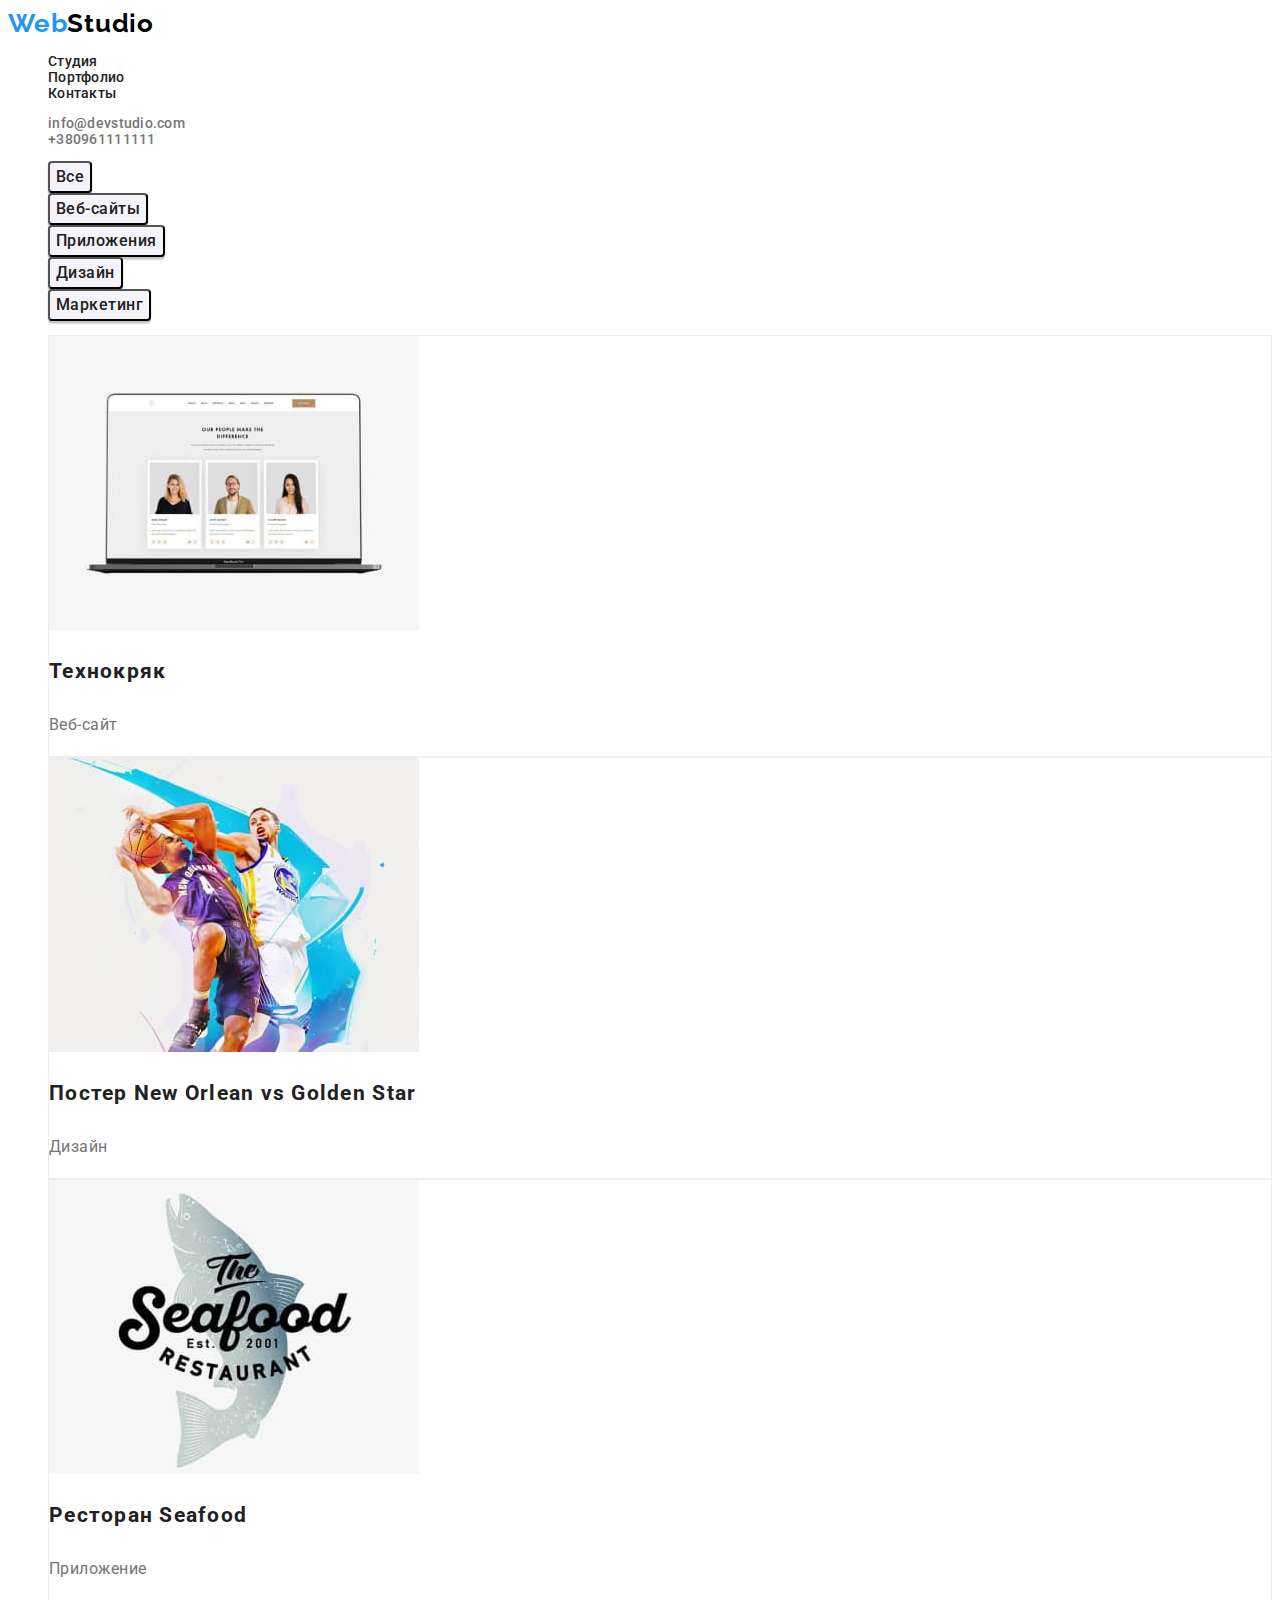
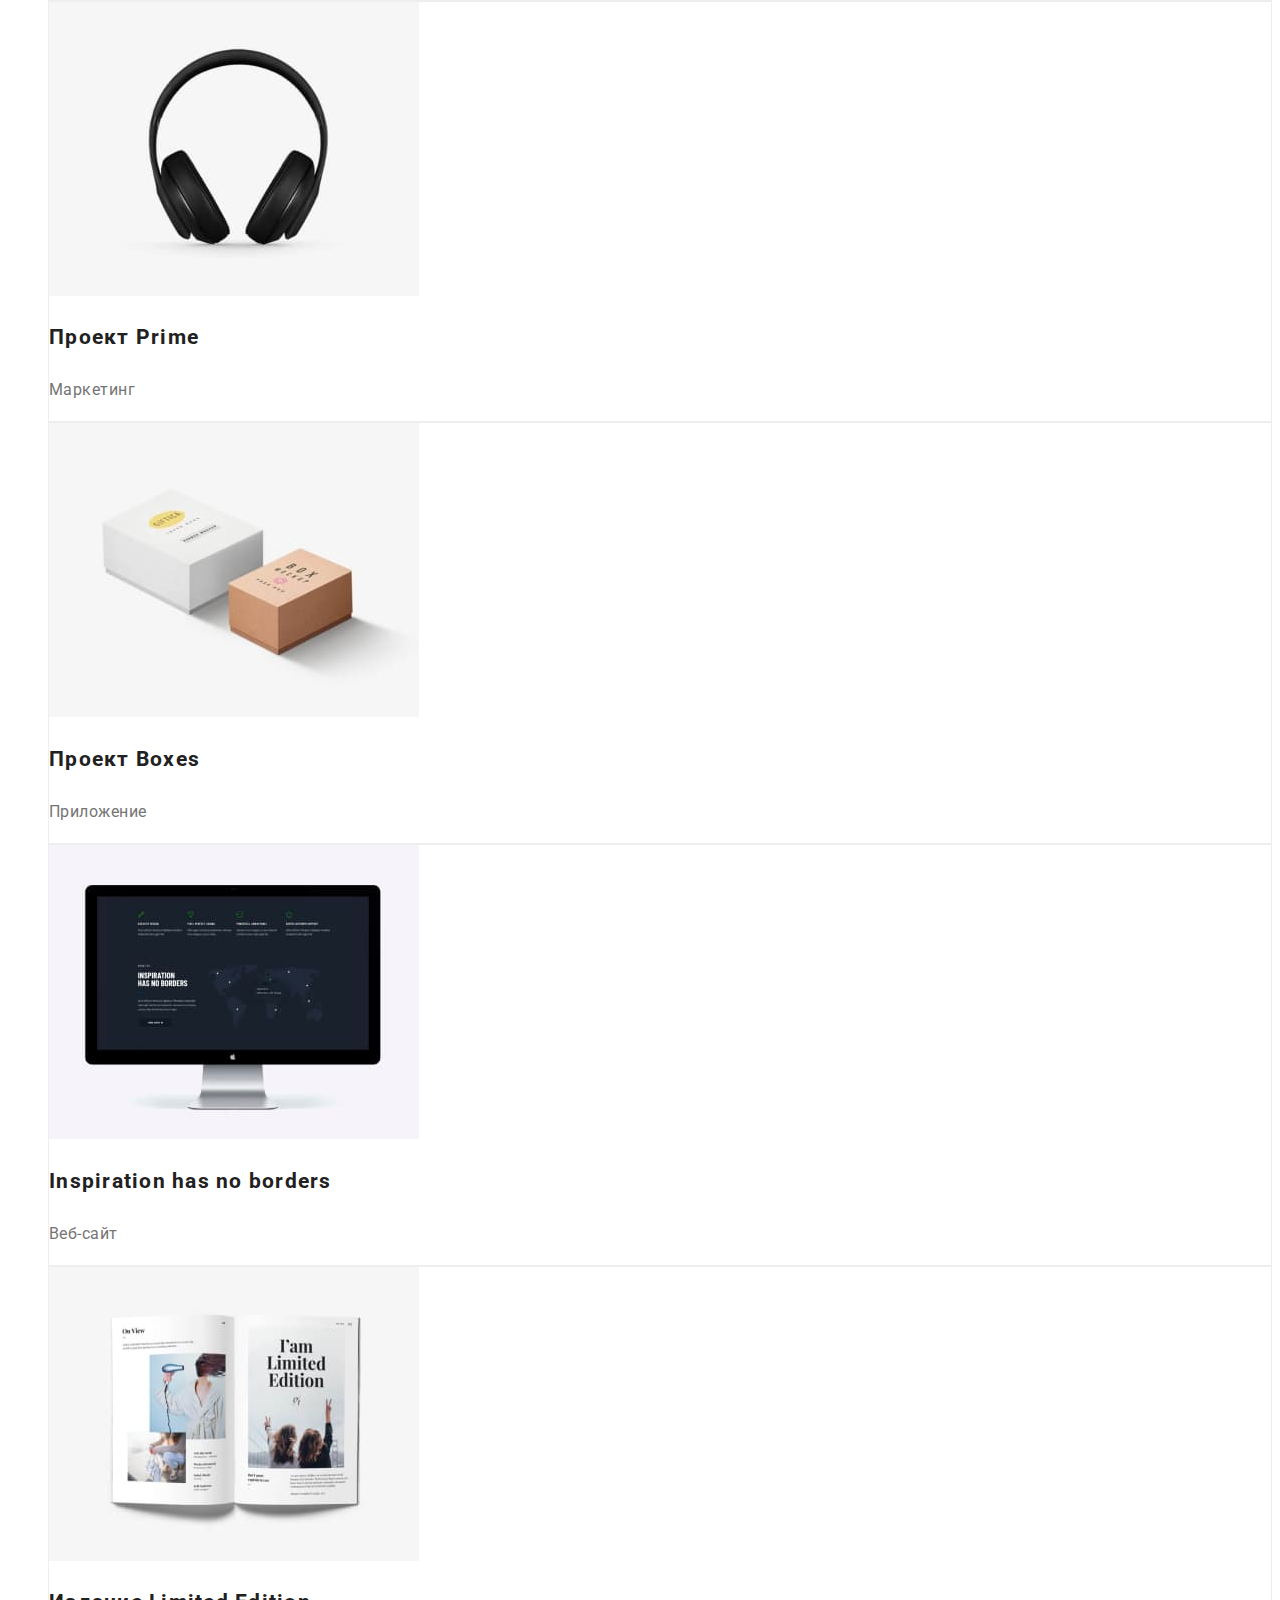
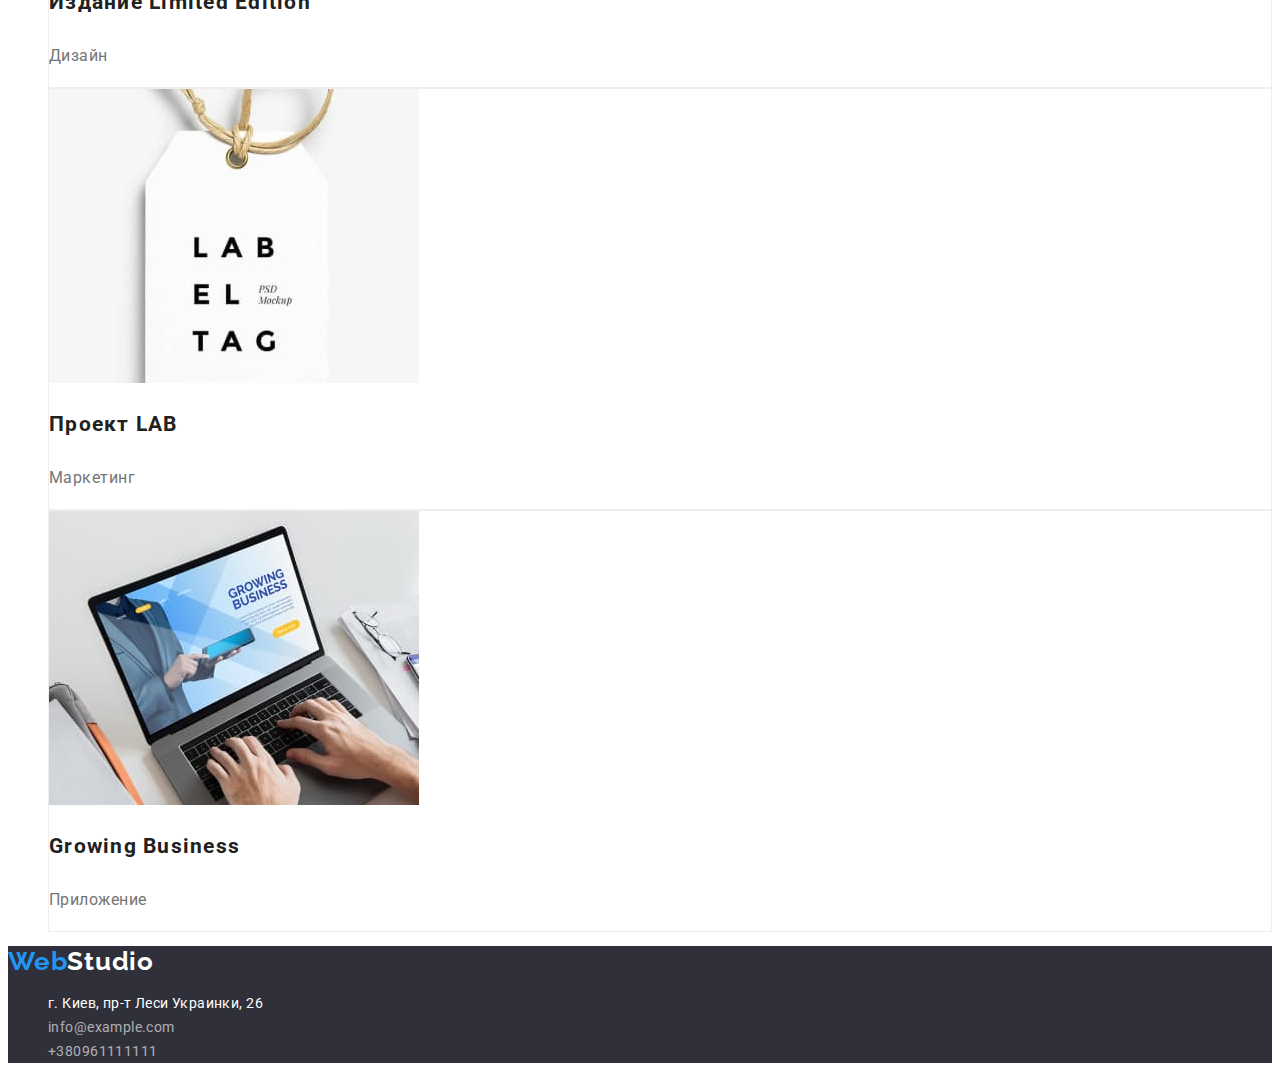
==== portfolio.html @ 2cf85f93 "Adds some files" ====
<!DOCTYPE html>
<html lang="ru">

<head>
  <meta charset="utf-8">
  <meta http-equiv="X-UA-Compatible" content="IE=edge">
  <meta name="viewport" content="width=device-width, initial-scale=1.0">
  <meta name="description" content="Интернет страница студии веб-разработки WebStudio">
  <link rel="preconnect" href="https://fonts.googleapis.com">
  <link rel="preconnect" href="https://fonts.gstatic.com" crossorigin>
  <link href="https://fonts.googleapis.com/css2?family=Raleway:wght@700&family=Roboto:wght@400;500;700;900&display=swap"
    rel="stylesheet">
  <title>WebStudio - Портфолио</title>
  <link rel="stylesheet" href="./css/styles.css">
</head>

<body>
  <header class="header">
    <nav class="header-nav">
      <a href="/" class="link header-logo"><span>Web</span>Studio</a>
      <ul class="list header-nav-list">
        <li><a href="index.html" class="link header-nav-link">Студия</a></li>
        <li><a href="portfolio.html" class="link header-nav-link">Портфолио</a></li>
        <li><a href="" class="link header-nav-link">Контакты</a></li>
      </ul>
      <ul class="list header-contacts">
        <li><a href="mailto:info@devstudio.com" class="link header-contacts-mail">info@devstudio.com</a></li>
        <li><a href="tel:+380961111111" class="link header-contacts-tel">+380961111111</a></li>
      </ul>
    </nav>
  </header>

  <main>
    <section>
      <h1 class="visually-hidden">Проекты, которыми мы гордимся</h1>
      <ul class="list filter">
        <li><button type="button" class="filter-button">Все</button></li>
        <li><button type="button" class="filter-button">Веб-сайты</button></li>
        <li><button type="button" class="filter-button">Приложения</button></li>
        <li><button type="button" class="filter-button">Дизайн</button></li>
        <li><button type="button" class="filter-button">Маркетинг</button></li>
      </ul>
      


      <ul class="list projects">
        <li class="project">
          <a href="" class="link">
            <img src="./images/technokryak.jpg" width="370" alt="Laptop with website view">
            <h2 class="project-head">Технокряк</h2>
            <p class="project-text">Веб-сайт</p>
          </a>
        </li>
        <li class="project">
          <a href="" class="link">
            <img src="./images/n-orlean-g-star.jpg" width="370" alt="Two basketball players jumping">
            <h2 class="project-head">Постер New Orlean vs Golden Star</h2>
            <p class="project-text">Дизайн</p>
          </a>
          </li>
        <li class="project">
          <a href="" class="link">
            <img src="./images/seafood-restaurant.jpg" width="370" alt="The Seafood restaurant logo">
            <h2 class="project-head">Ресторан Seafood</h2>
            <p class="project-text">Приложение</p>
          </a>
        </li>
        <li class="project">
          <a href="" class="link">
            <img src="./images/prime-project.jpg" width="370" alt="Black wireless headphones">
            <h2 class="project-head">Проект Prime</h2>
            <p class="project-text">Маркетинг</p>
          </a>
        </li>
        <li class="project">
          <a href="" class="link">
            <img src="./images/boxes-project.jpg" width="370" alt="Two paper boxes, white and brown">
            <h2 class="project-head">Проект Boxes</h2>
            <p class="project-text">Приложение</p>
          </a>
        </li>
        <li class="project">
          <a href="" class="link">
            <img src="./images/inspiration-noborders.jpg" width="370" alt="Mac computer with opened black website">
            <h2 class="project-head">Inspiration has no borders</h2>
            <p class="project-text">Веб-сайт</p>
          </a>
        </li>
        <li class="project">
          <a href="" class="link">
            <img src="./images/limited-edition.jpg" width="370" alt="Opened book with articles">
            <h2 class="project-head">Издание Limited Edition</h2>
            <p class="project-text">Дизайн</p>
          </a>
        </li>
        <li class="project">
          <a href="" class="link">
            <img src="./images/lab-project.jpg" width="370" alt="Paper tag with words 'Lab El Tag'">
            <h2 class="project-head">Проект LAB</h2>
            <p class="project-text">Маркетинг</p>
          </a>
        </li>
        <li class="project">
          <a href="" class="link">
            <img src="./images/growing-business.jpg" width="370" alt="Man holding hands on the laptop">
            <h2 class="project-head">Growing Business</h2>
            <p class="project-text">Приложение</p>
          </a>
        </li>        
      </ul>
    </section>
  </main>

  <footer class="footer">
    <a class="link footer-logo"><span>Web</span>Studio</a>
    <address>
      <ul class="list footer-contacts">
        <li class="footer-contacts-address"><a
            href="https://www.google.com/maps/place/Lesi+Ukrainky+Blvd,+26,+Kyiv,+02000/@50.426458,30.5382402,19.94z/data=!4m13!1m7!3m6!1s0x40d4cf0e033ecbe9:0x57a4dffefec77da0!2sLesi+Ukrainky+Blvd,+26,+Kyiv,+02000!3b1!8m2!3d50.4265807!4d30.5383859!3m4!1s0x40d4cf0e033ecbe9:0x57a4dffefec77da0!8m2!3d50.4265807!4d30.5383858"
            class="link" target="_blank" rel="noopener noreferrer">г. Киев, пр-т Леси Украинки, 26</a></li>
        <li><a class="link footer-contacts-mail" href="mailto:info@example.com" >info@example.com</a></li>
        <li><a class="link footer-contacts-tel" href="tel:+380961111111">+380961111111</a></li>
      </ul>
    </address>
  </footer>

</body>
</html>
---- css/styles.css ----
/* Main colors:
#212121  light-black
#2196F3  light-blue accent
#757575  grey
#2F303A darkgrey background
#F5F4FA lightgrey background
*/
:root {
  --text-color-main: #212121;
  --logo-text-color: #000000;
  --text-color-secondary: #757575;
  --accent-color: #2196f3;
  --accent-color-hover: #188ce8;
  --main-bg-color: #e5e5e5;
  --secondary-bg-color: #f5f4fa;
  --dark-grey-bg-color: #2f303a;
  --white-color: #ffffff;
  --address-color: #ffffffa0;
}

body {
  font-family: Roboto, sans-serif;
  background-color: var(--white-color);
  color: var(--text-color-main);
  font-size: 14px;
  letter-spacing: 0.03em;
}

.list {
  list-style: none;
}

.link {
  text-decoration: none;
  color: inherit;
}
/* ----------------------- HEADER ----------------------  */
.header-logo {
  font-family: Raleway;
  font-weight: 700;
  font-size: 26px;
  line-height: calc(31 / 26);
  letter-spacing: 0.03em;
  color: var(--logo-text-color);
}

.header-logo > span {
  color: var(--accent-color);
}

.header-nav-link {
  font-family: inherit;
  font-style: normal;
  font-weight: 500;
  font-size: 14px;
  line-height: calc(16 / 14);
  letter-spacing: 0.02em;
}

.header-nav-link:hover,
.header-nav-link:focus {
  font-family: inherit;
  font-style: normal;
  font-weight: 500;
  font-size: 14px;
  line-height: calc(16 / 14);
  letter-spacing: 0.02em;
  color: var(--accent-color);
}

.header-contacts-mail,
.header-contacts-tel {
  font-family: inherit;
  font-style: normal;
  font-weight: 500;
  font-size: 14px;
  line-height: calc(16 / 14);
  letter-spacing: 0.02em;
  color: var(--text-color-secondary);
}

.header-contacts-mail:hover,
.header-contacts-tel:hover,
.header-contacts-mail:focus,
.header-contacts-tel:focus {
  font-style: normal;
  font-weight: 500;
  font-size: 14px;
  line-height: calc(16 / 14);
  letter-spacing: 0.02em;
  color: var(--accent-color);
}

.header-section {
  background-color: var(--dark-grey-bg-color);
}

.header-section-head {
  font-weight: 900;
  font-size: 44px;
  line-height: calc(60 / 44);
  text-align: center;
  letter-spacing: 0.06em;
  text-transform: uppercase;
  color: var(--white-color);
}

.header-section-btn {
  background-color: var(--accent-color);
  box-shadow: 0px 4px 4px rgba(0, 0, 0, 0.15);
  border-radius: 4px;
  font-style: normal;
  font-weight: bold;
  font-size: 16px;
  line-height: calc(30 / 16);
  text-align: center;
  letter-spacing: 0.06em;
  color: var(--white-color);
  cursor: pointer;
}

.header-section-btn:focus,
.header-section-btn:hover {
  background-color: var(--accent-color-hover);
  box-shadow: 0px 4px 4px rgba(0, 0, 0, 0.15);
  border-radius: 4px;
  font-style: normal;
  font-weight: bold;
  font-size: 16px;
  line-height: calc(30 / 16);
  text-align: center;
  letter-spacing: 0.06em;
  color: var(--white-color);
}

/* -------------------------------- MAIN --------------------------  */

.hero-list-item-head {
  font-weight: bold;
  line-height: calc(16 / 14);
  letter-spacing: 0.03em;
  text-transform: uppercase;
}

.hero-list-item-text {
  font-weight: normal;
  line-height: calc(24 / 14);
  letter-spacing: 0.03em;
  color: var(--text-color-secondary);
}

.visually-hidden {
  position: absolute;
  width: 1px;
  height: 1px;
  margin: -1px;
  padding: 0;
  overflow: hidden;
  border: 0;
  clip: rect(0 0 0 0);
}

.about-head {
  font-weight: bold;
  line-height: calc(42 / 36);
  text-align: center;
  letter-spacing: 0.03em;
}

.team-head {
  font-weight: bold;
  line-height: calc(42 / 36);
  text-align: center;
  letter-spacing: 0.03em;
}

.team-list-item {
  background: var(--white-color);
  box-shadow: 0px 1px 3px rgba(0, 0, 0, 0.12), 0px 1px 1px rgba(0, 0, 0, 0.14),
    0px 2px 1px rgba(0, 0, 0, 0.2);
  border-radius: 0px 0px 4px 4px;
}

.team-item-head {
  font-weight: 500;
  line-height: calc(19 / 16);
  text-align: center;
  letter-spacing: 0.03em;
}

.team-item-text {
  font-weight: normal;
  font-size: 16px;
  line-height: calc(19 / 16);
  text-align: center;
  letter-spacing: 0.03em;
  color: var(--text-color-secondary);
}

.filter-button {
  background-color: var(--secondary-bg-color);
  cursor: pointer;
  font-family: Roboto;
  font-style: normal;
  font-weight: 500;
  font-size: 16px;
  line-height: calc(26 / 16);
  text-align: center;
  letter-spacing: 0.03em;
  color: var(--text-color-main);
  box-shadow: 0px 3px 1px rgba(0, 0, 0, 0.1), 0px 1px 2px rgba(0, 0, 0, 0.08),
    0px 2px 2px rgba(0, 0, 0, 0.12);
  border-radius: 4px;
}

.filter-button.active,
.filter-button:hover,
.filter-button:focus {
  background: var(--accent-color);
  box-shadow: 0px 3px 1px rgba(0, 0, 0, 0.1), 0px 1px 2px rgba(0, 0, 0, 0.08),
    0px 2px 2px rgba(0, 0, 0, 0.12);
  border-radius: 4px;
  cursor: pointer;
  color: var(--white-color);
}

.project {
  background: var(--white-color);
  border: 1px solid #eeeeee;
  box-sizing: border-box;
}

.project-head {
  font-weight: bold;
  line-height: calc(36 / 18);
  letter-spacing: 0.06em;
  color: var(--text-color-main);
}

.project-text {
  font-weight: normal;
  font-size: 16px;
  line-height: calc(30 / 16);
  letter-spacing: 0.03em;
  color: var(--text-color-secondary);
}

/* -------------------------  FOOTER  ------------------------- */
.footer {
  background-color: var(--dark-grey-bg-color);
}

.footer-logo {
  font-family: Raleway;
  font-style: normal;
  font-weight: 700;
  font-size: 26px;
  line-height: calc(31 / 26);
  letter-spacing: 0.03em;
  color: var(--white-color);
}

.footer-logo > span {
  color: var(--accent-color);
}

.footer-contacts-address,
.footer-contacts-address > a:visited {
  font-style: normal;
  font-weight: normal;
  font-size: 14px;
  line-height: calc(24 / 14);
  letter-spacing: 0.03em;
  color: var(--white-color);
}

.footer-contacts-address > a:hover,
.footer-contacts-address > a:focus {
  font-style: normal;
  font-weight: normal;
  font-size: 14px;
  line-height: calc(24 / 14);
  letter-spacing: 0.03em;
  color: var(--accent-color);
}

.footer-contacts-mail,
.footer-contacts-tel {
  font-style: normal;
  font-weight: normal;
  font-size: 14px;
  line-height: calc(24 / 14);
  letter-spacing: 0.03em;
  color: var(--address-color);
}

.footer-contacts-mail:hover,
.footer-contacts-tel:hover,
.footer-contacts-mail:focus,
.footer-contacts-tel:focus {
  font-style: normal;
  font-weight: normal;
  font-size: 14px;
  line-height: calc(24 / 14);
  letter-spacing: 0.03em;
  color: var(--accent-color);
}
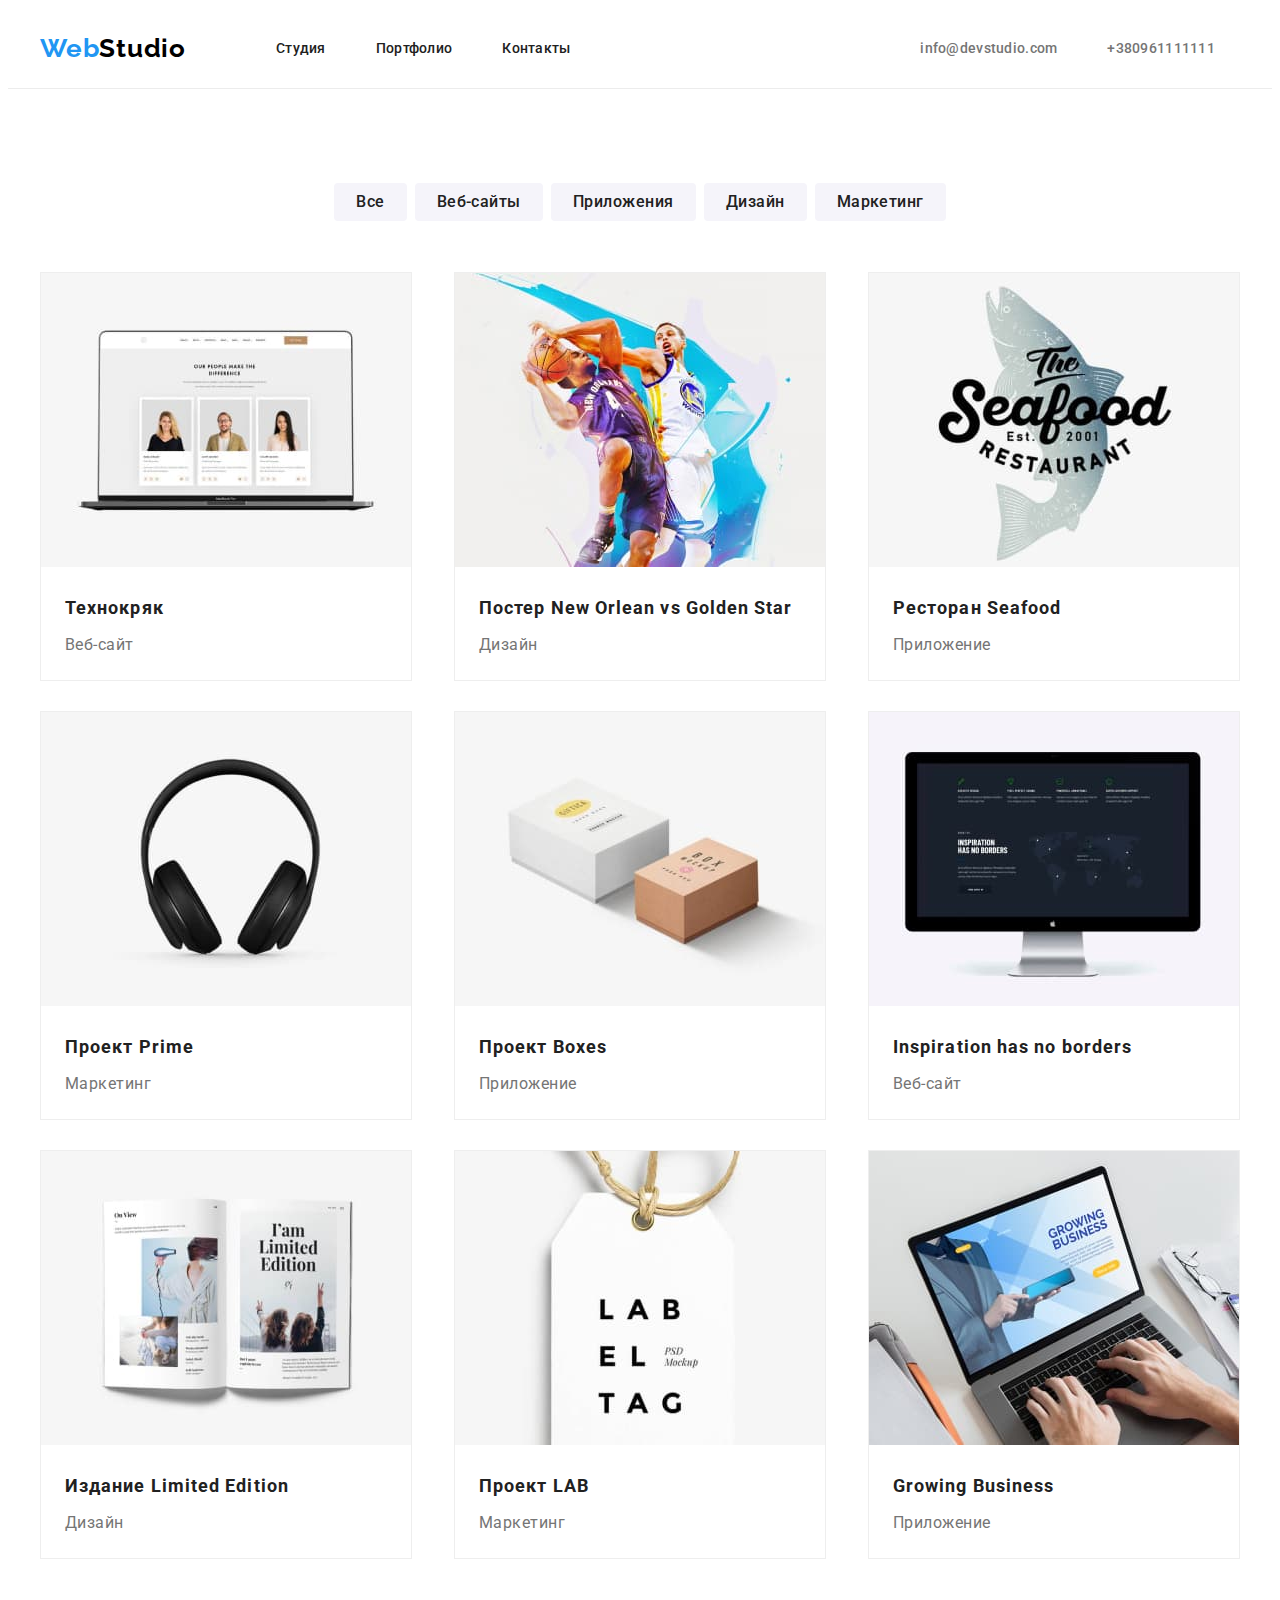
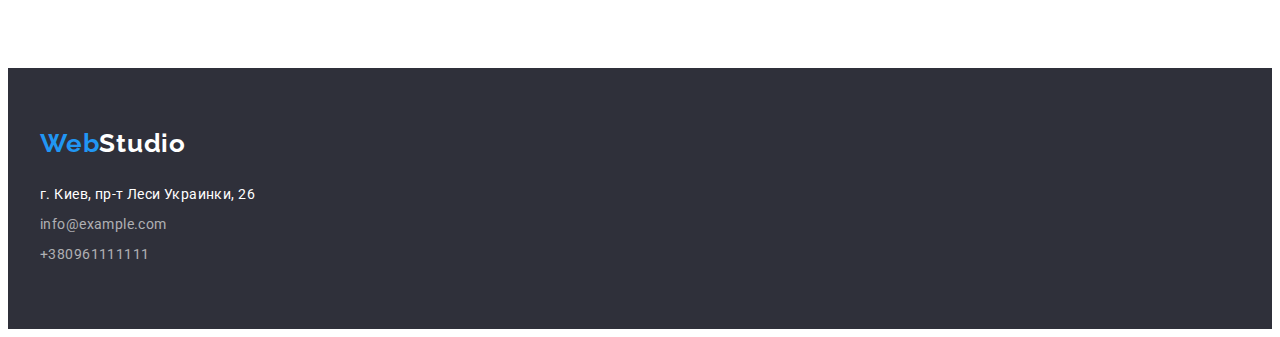
==== commit fe7baf6f: "Adds styling and positioning to webpage via css" ====
--- a/portfolio.html
+++ b/portfolio.html
@@ -10,13 +10,16 @@
   <link rel="preconnect" href="https://fonts.gstatic.com" crossorigin>
   <link href="https://fonts.googleapis.com/css2?family=Raleway:wght@700&family=Roboto:wght@400;500;700;900&display=swap"
     rel="stylesheet">
+  <link rel="stylesheet" href="https://cdnjs.cloudflare.com/ajax/libs/modern-normalize/1.1.0/modern-normalize.min.css"
+    integrity="sha512-wpPYUAdjBVSE4KJnH1VR1HeZfpl1ub8YT/NKx4PuQ5NmX2tKuGu6U/JRp5y+Y8XG2tV+wKQpNHVUX03MfMFn9Q=="
+    crossorigin="anonymous" referrerpolicy="no-referrer" />
   <title>WebStudio - Портфолио</title>
   <link rel="stylesheet" href="./css/styles.css">
 </head>
 
 <body>
   <header class="header">
-    <nav class="header-nav">
+    <nav class="header-nav section">
       <a href="/" class="link header-logo"><span>Web</span>Studio</a>
       <ul class="list header-nav-list">
         <li><a href="index.html" class="link header-nav-link">Студия</a></li>
@@ -32,8 +35,9 @@
 
   <main>
     <section>
+      <div class="section projects-section">
       <h1 class="visually-hidden">Проекты, которыми мы гордимся</h1>
-      <ul class="list filter">
+          <ul class="list filter">
         <li><button type="button" class="filter-button">Все</button></li>
         <li><button type="button" class="filter-button">Веб-сайты</button></li>
         <li><button type="button" class="filter-button">Приложения</button></li>
@@ -41,87 +45,106 @@
         <li><button type="button" class="filter-button">Маркетинг</button></li>
       </ul>
       
-
-
       <ul class="list projects">
         <li class="project">
           <a href="" class="link">
             <img src="./images/technokryak.jpg" width="370" alt="Laptop with website view">
+            <div class="project-footer">
             <h2 class="project-head">Технокряк</h2>
             <p class="project-text">Веб-сайт</p>
+            </div>
           </a>
         </li>
         <li class="project">
           <a href="" class="link">
             <img src="./images/n-orlean-g-star.jpg" width="370" alt="Two basketball players jumping">
+            <div class="project-footer">
             <h2 class="project-head">Постер New Orlean vs Golden Star</h2>
             <p class="project-text">Дизайн</p>
+            </div>
           </a>
           </li>
         <li class="project">
           <a href="" class="link">
             <img src="./images/seafood-restaurant.jpg" width="370" alt="The Seafood restaurant logo">
+            <div class="project-footer">
             <h2 class="project-head">Ресторан Seafood</h2>
             <p class="project-text">Приложение</p>
+            </div>
           </a>
         </li>
         <li class="project">
           <a href="" class="link">
             <img src="./images/prime-project.jpg" width="370" alt="Black wireless headphones">
+            <div class="project-footer">
             <h2 class="project-head">Проект Prime</h2>
             <p class="project-text">Маркетинг</p>
+            </div>
           </a>
         </li>
         <li class="project">
           <a href="" class="link">
             <img src="./images/boxes-project.jpg" width="370" alt="Two paper boxes, white and brown">
+            <div class="project-footer">
             <h2 class="project-head">Проект Boxes</h2>
             <p class="project-text">Приложение</p>
+            </div>
           </a>
         </li>
         <li class="project">
           <a href="" class="link">
             <img src="./images/inspiration-noborders.jpg" width="370" alt="Mac computer with opened black website">
+            <div class="project-footer">
             <h2 class="project-head">Inspiration has no borders</h2>
             <p class="project-text">Веб-сайт</p>
+            </div>
           </a>
         </li>
         <li class="project">
           <a href="" class="link">
             <img src="./images/limited-edition.jpg" width="370" alt="Opened book with articles">
+            <div class="project-footer">
             <h2 class="project-head">Издание Limited Edition</h2>
             <p class="project-text">Дизайн</p>
+            </div>
           </a>
         </li>
         <li class="project">
           <a href="" class="link">
             <img src="./images/lab-project.jpg" width="370" alt="Paper tag with words 'Lab El Tag'">
+            <div class="project-footer">
             <h2 class="project-head">Проект LAB</h2>
             <p class="project-text">Маркетинг</p>
+            </div>
           </a>
         </li>
         <li class="project">
           <a href="" class="link">
             <img src="./images/growing-business.jpg" width="370" alt="Man holding hands on the laptop">
+            <div class="project-footer">
             <h2 class="project-head">Growing Business</h2>
             <p class="project-text">Приложение</p>
+            </div>
           </a>
         </li>        
       </ul>
+      </div>
     </section>
   </main>
 
   <footer class="footer">
-    <a class="link footer-logo"><span>Web</span>Studio</a>
-    <address>
-      <ul class="list footer-contacts">
-        <li class="footer-contacts-address"><a
-            href="https://www.google.com/maps/place/Lesi+Ukrainky+Blvd,+26,+Kyiv,+02000/@50.426458,30.5382402,19.94z/data=!4m13!1m7!3m6!1s0x40d4cf0e033ecbe9:0x57a4dffefec77da0!2sLesi+Ukrainky+Blvd,+26,+Kyiv,+02000!3b1!8m2!3d50.4265807!4d30.5383859!3m4!1s0x40d4cf0e033ecbe9:0x57a4dffefec77da0!8m2!3d50.4265807!4d30.5383858"
-            class="link" target="_blank" rel="noopener noreferrer">г. Киев, пр-т Леси Украинки, 26</a></li>
-        <li><a class="link footer-contacts-mail" href="mailto:info@example.com" >info@example.com</a></li>
-        <li><a class="link footer-contacts-tel" href="tel:+380961111111">+380961111111</a></li>
-      </ul>
-    </address>
+    <div class="section">
+      <a class="link footer-logo"><span>Web</span>Studio</a>
+      <address>
+        <ul class="list footer-contacts">
+          <li class="footer-contacts-address"><a
+              href="https://www.google.com/maps/place/Lesi+Ukrainky+Blvd,+26,+Kyiv,+02000/@50.426458,30.5382402,19.94z/data=!4m13!1m7!3m6!1s0x40d4cf0e033ecbe9:0x57a4dffefec77da0!2sLesi+Ukrainky+Blvd,+26,+Kyiv,+02000!3b1!8m2!3d50.4265807!4d30.5383859!3m4!1s0x40d4cf0e033ecbe9:0x57a4dffefec77da0!8m2!3d50.4265807!4d30.5383858"
+              class="link" target="_blank" rel="noopener noreferrer">г. Киев, пр-т Леси Украинки, 26</a></li>
+          <li><a class="link footer-contacts-mail" href="mailto:info@example.com">info@example.com</a></li>
+          <li><a class="link footer-contacts-tel" href="tel:+380961111111">+380961111111</a></li>
+        </ul>
+      </address>
+    </div>
   </footer>
 
 </body>
--- a/css/styles.css
+++ b/css/styles.css
@@ -26,6 +26,22 @@
   letter-spacing: 0.03em;
 }
 
+p,
+h1,
+h2,
+h3,
+h4,
+h5,
+h6 {
+  margin: 0;
+}
+
+ul,
+ol {
+  margin: 0;
+  padding-left: 0;
+}
+
 .list {
   list-style: none;
 }
@@ -42,19 +58,52 @@
   line-height: calc(31 / 26);
   letter-spacing: 0.03em;
   color: var(--logo-text-color);
+  margin-right: 65px;
 }
 
 .header-logo > span {
   color: var(--accent-color);
 }
 
-.header-nav-link {
+.section {
+  width: 1200px;
+  padding-left: 15px;
+  padding-right: 15px;
+  margin-left: auto;
+  margin-right: auto;
+}
+
+.section.header-nav {
+  /*outline: 2px solid tomato;*/
+  display: flex;
+  align-items: center;
+}
+
+.header {
+  border-bottom: 1px solid #ececec;
+}
+
+.header-nav-list {
+  display: flex;
+}
+
+.header-contacts {
+  margin-left: auto;
+  display: flex;
+}
+
+.header .header-nav-link {
   font-family: inherit;
   font-style: normal;
   font-weight: 500;
   font-size: 14px;
+  display: inline-block;
   line-height: calc(16 / 14);
   letter-spacing: 0.02em;
+  padding-top: 32px;
+  padding-bottom: 32px;
+  padding-right: 25px;
+  padding-left: 25px;
 }
 
 .header-nav-link:hover,
@@ -77,7 +126,12 @@
   line-height: calc(16 / 14);
   letter-spacing: 0.02em;
   color: var(--text-color-secondary);
-}
+  padding: 25px;
+}
+
+/*.header-contacts-mail {
+  margin-right: 50px;
+}*/
 
 .header-contacts-mail:hover,
 .header-contacts-tel:hover,
@@ -95,6 +149,13 @@
   background-color: var(--dark-grey-bg-color);
 }
 
+.header-section > .section {
+  padding-top: 200px;
+  padding-bottom: 200px;
+  padding-left: 250px;
+  padding-right: 250px;
+}
+
 .header-section-head {
   font-weight: 900;
   font-size: 44px;
@@ -103,6 +164,7 @@
   letter-spacing: 0.06em;
   text-transform: uppercase;
   color: var(--white-color);
+  margin-bottom: 30px;
 }
 
 .header-section-btn {
@@ -115,8 +177,15 @@
   line-height: calc(30 / 16);
   text-align: center;
   letter-spacing: 0.06em;
+  margin-left: auto;
+  margin-right: auto;
   color: var(--white-color);
   cursor: pointer;
+  display: block;
+  padding-left: 32px;
+  padding-right: 32px;
+  padding-top: 10px;
+  padding-bottom: 10px;
 }
 
 .header-section-btn:focus,
@@ -135,11 +204,23 @@
 
 /* -------------------------------- MAIN --------------------------  */
 
+.hero-list.section {
+  display: flex;
+  padding-top: 94px;
+  padding-bottom: 94px;
+}
+
+.hero-list-item:not(:last-child) {
+  margin-right: 30px;
+}
+
 .hero-list-item-head {
   font-weight: bold;
+  font-size: 14px;
   line-height: calc(16 / 14);
   letter-spacing: 0.03em;
   text-transform: uppercase;
+  margin-bottom: 10px;
 }
 
 .hero-list-item-text {
@@ -160,18 +241,46 @@
   clip: rect(0 0 0 0);
 }
 
+.about-list {
+  display: flex;
+}
+
+.about-list-item:not(:last-child) {
+  margin-right: 30px;
+}
+
 .about-head {
   font-weight: bold;
+  font-size: 36px;
   line-height: calc(42 / 36);
   text-align: center;
   letter-spacing: 0.03em;
+  margin-bottom: 50px;
+}
+
+.team {
+  background-color: var(--secondary-bg-color);
+}
+
+.team > .section {
+  padding-top: 94px;
+  padding-bottom: 94px;
+  margin-top: 94px;
+}
+
+.team-list {
+  display: flex;
+  margin-left: -15px;
+  margin-right: -15px;
 }
 
 .team-head {
   font-weight: bold;
+  font-size: 36px;
   line-height: calc(42 / 36);
   text-align: center;
   letter-spacing: 0.03em;
+  margin-bottom: 50px;
 }
 
 .team-list-item {
@@ -179,6 +288,9 @@
   box-shadow: 0px 1px 3px rgba(0, 0, 0, 0.12), 0px 1px 1px rgba(0, 0, 0, 0.14),
     0px 2px 1px rgba(0, 0, 0, 0.2);
   border-radius: 0px 0px 4px 4px;
+  padding-bottom: 30px;
+  margin-left: 15px;
+  margin-right: 15px;
 }
 
 .team-item-head {
@@ -186,6 +298,8 @@
   line-height: calc(19 / 16);
   text-align: center;
   letter-spacing: 0.03em;
+  margin-top: 30px;
+  margin-bottom: 10px;
 }
 
 .team-item-text {
@@ -197,8 +311,15 @@
   color: var(--text-color-secondary);
 }
 
+.filter {
+  display: flex;
+  justify-content: center;
+  padding-bottom: 16px;
+}
+
 .filter-button {
   background-color: var(--secondary-bg-color);
+  border: 0px;
   cursor: pointer;
   font-family: Roboto;
   font-style: normal;
@@ -208,9 +329,9 @@
   text-align: center;
   letter-spacing: 0.03em;
   color: var(--text-color-main);
-  box-shadow: 0px 3px 1px rgba(0, 0, 0, 0.1), 0px 1px 2px rgba(0, 0, 0, 0.08),
-    0px 2px 2px rgba(0, 0, 0, 0.12);
   border-radius: 4px;
+  padding: 6px 22px;
+  margin: 0 4px;
 }
 
 .filter-button.active,
@@ -224,17 +345,35 @@
   color: var(--white-color);
 }
 
+.projects-section {
+  padding-top: 94px;
+  padding-bottom: 94px;
+}
+
+.projects {
+  margin-top: 20px;
+  display: flex;
+  flex-wrap: wrap;
+  justify-content: space-between;
+  /*margin-left: -15px;
+  margin-right: -15px;*/
+}
+
 .project {
   background: var(--white-color);
   border: 1px solid #eeeeee;
   box-sizing: border-box;
+  margin-top: 15px;
+  margin-bottom: 15px;
 }
 
 .project-head {
   font-weight: bold;
+  font-size: 18px;
   line-height: calc(36 / 18);
   letter-spacing: 0.06em;
   color: var(--text-color-main);
+  margin-bottom: 4px;
 }
 
 .project-text {
@@ -243,6 +382,10 @@
   line-height: calc(30 / 16);
   letter-spacing: 0.03em;
   color: var(--text-color-secondary);
+}
+
+.project-footer {
+  padding: 20px 24px;
 }
 
 /* -------------------------  FOOTER  ------------------------- */
@@ -250,6 +393,11 @@
   background-color: var(--dark-grey-bg-color);
 }
 
+.footer > .section {
+  padding-top: 60px;
+  padding-bottom: 60px;
+}
+
 .footer-logo {
   font-family: Raleway;
   font-style: normal;
@@ -258,10 +406,17 @@
   line-height: calc(31 / 26);
   letter-spacing: 0.03em;
   color: var(--white-color);
+  margin-bottom: 20px;
+  display: inline-block;
 }
 
 .footer-logo > span {
   color: var(--accent-color);
+}
+
+.footer-contacts > li {
+  padding-top: 3px;
+  padding-bottom: 3px;
 }
 
 .footer-contacts-address,
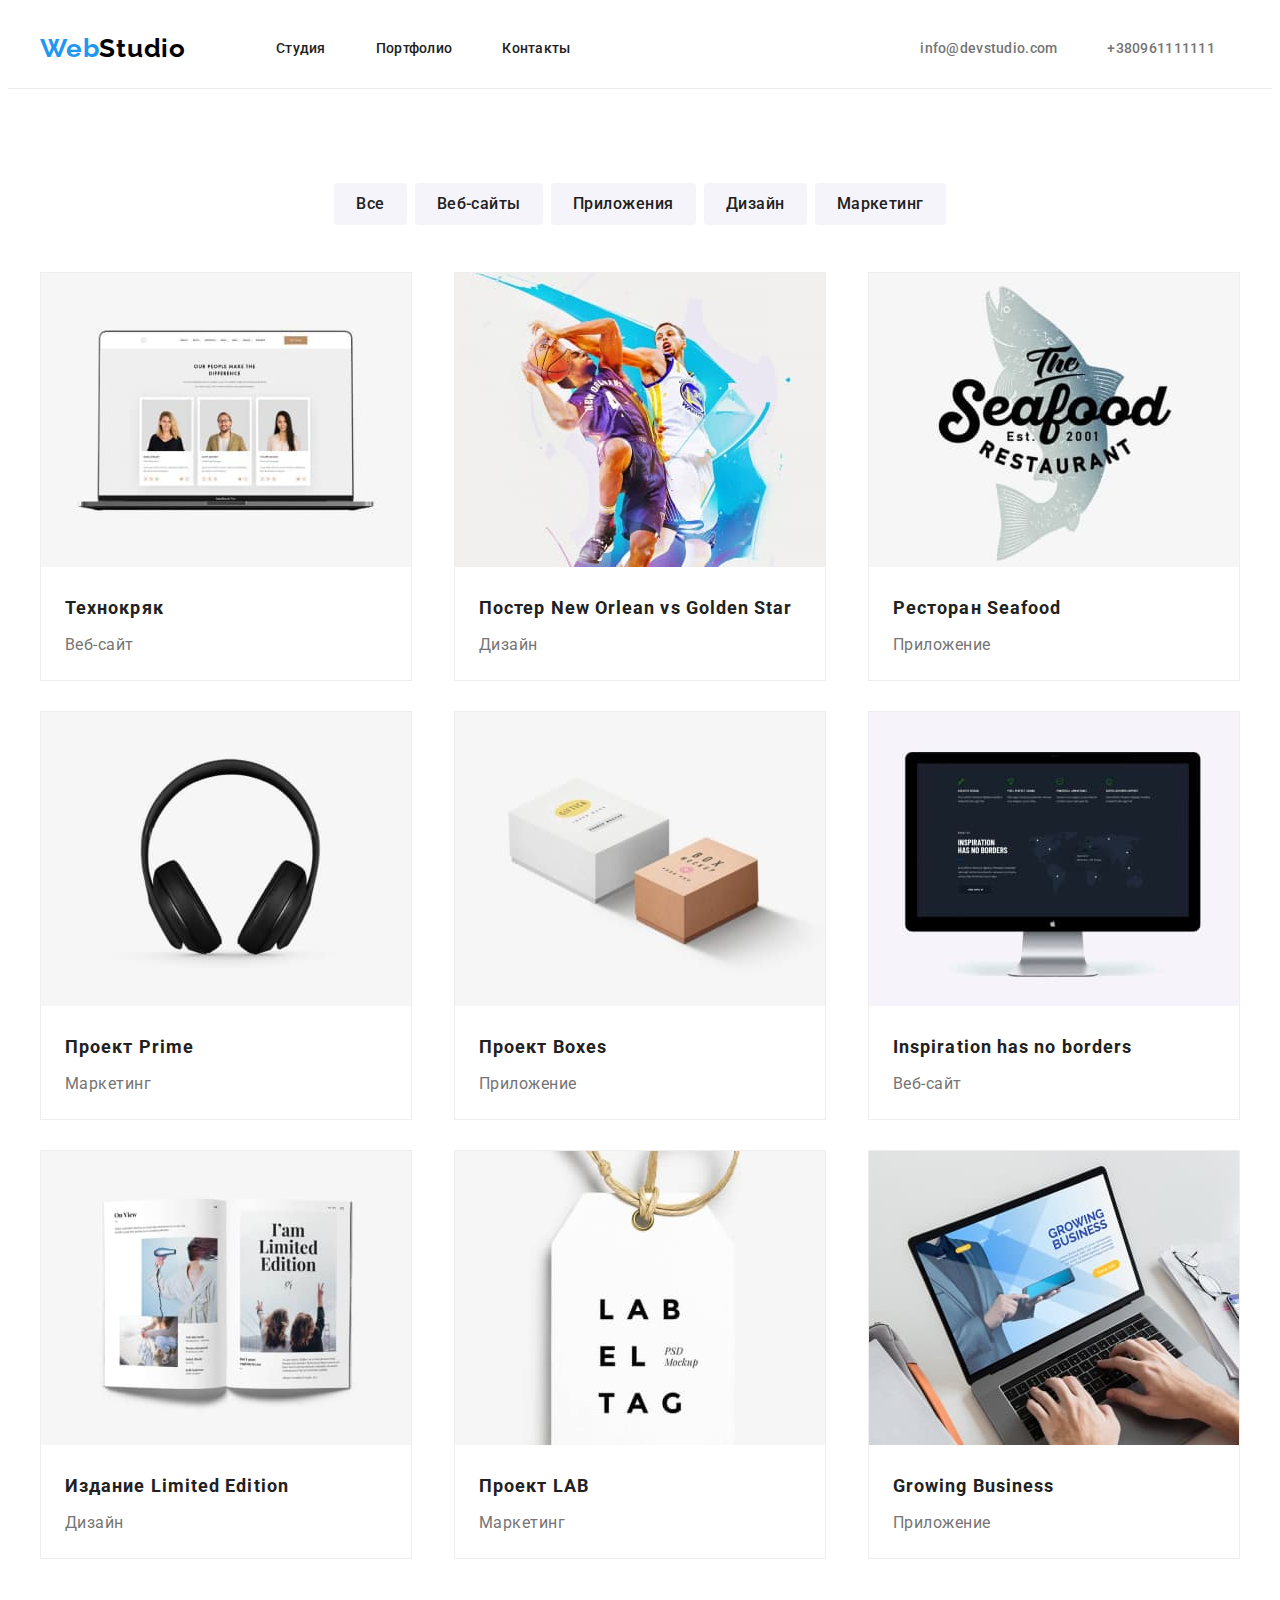
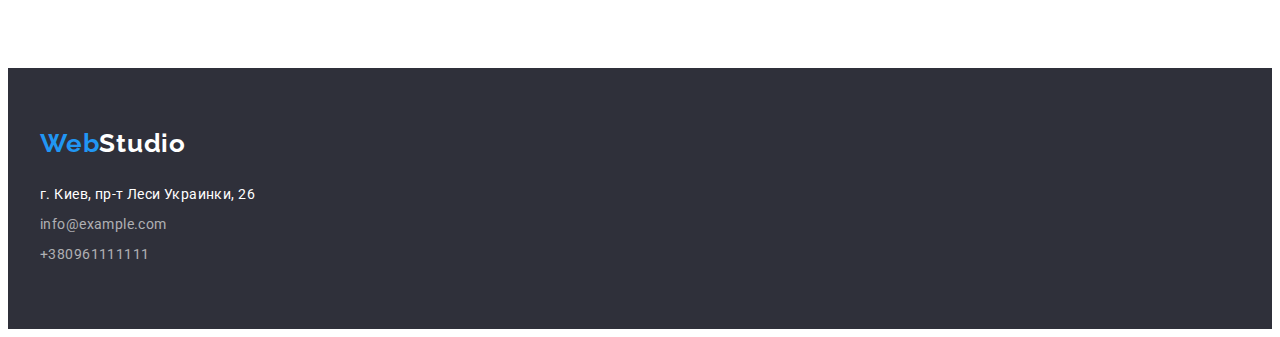
==== commit 65dd1b90: "Update portfolio.html" ====
--- a/portfolio.html
+++ b/portfolio.html
@@ -20,7 +20,7 @@
 <body>
   <header class="header">
     <nav class="header-nav section">
-      <a href="/" class="link header-logo"><span>Web</span>Studio</a>
+      <a href="index.html" class="link header-logo"><span>Web</span>Studio</a>
       <ul class="list header-nav-list">
         <li><a href="index.html" class="link header-nav-link">Студия</a></li>
         <li><a href="portfolio.html" class="link header-nav-link">Портфолио</a></li>
@@ -148,4 +148,4 @@
   </footer>
 
 </body>
-</html>+</html>
--- a/css/styles.css
+++ b/css/styles.css
@@ -330,7 +330,7 @@
   letter-spacing: 0.03em;
   color: var(--text-color-main);
   border-radius: 4px;
-  padding: 6px 22px;
+  padding: 8px 22px;
   margin: 0 4px;
 }
 
@@ -351,7 +351,7 @@
 }
 
 .projects {
-  margin-top: 20px;
+  margin-top: 16px;
   display: flex;
   flex-wrap: wrap;
   justify-content: space-between;
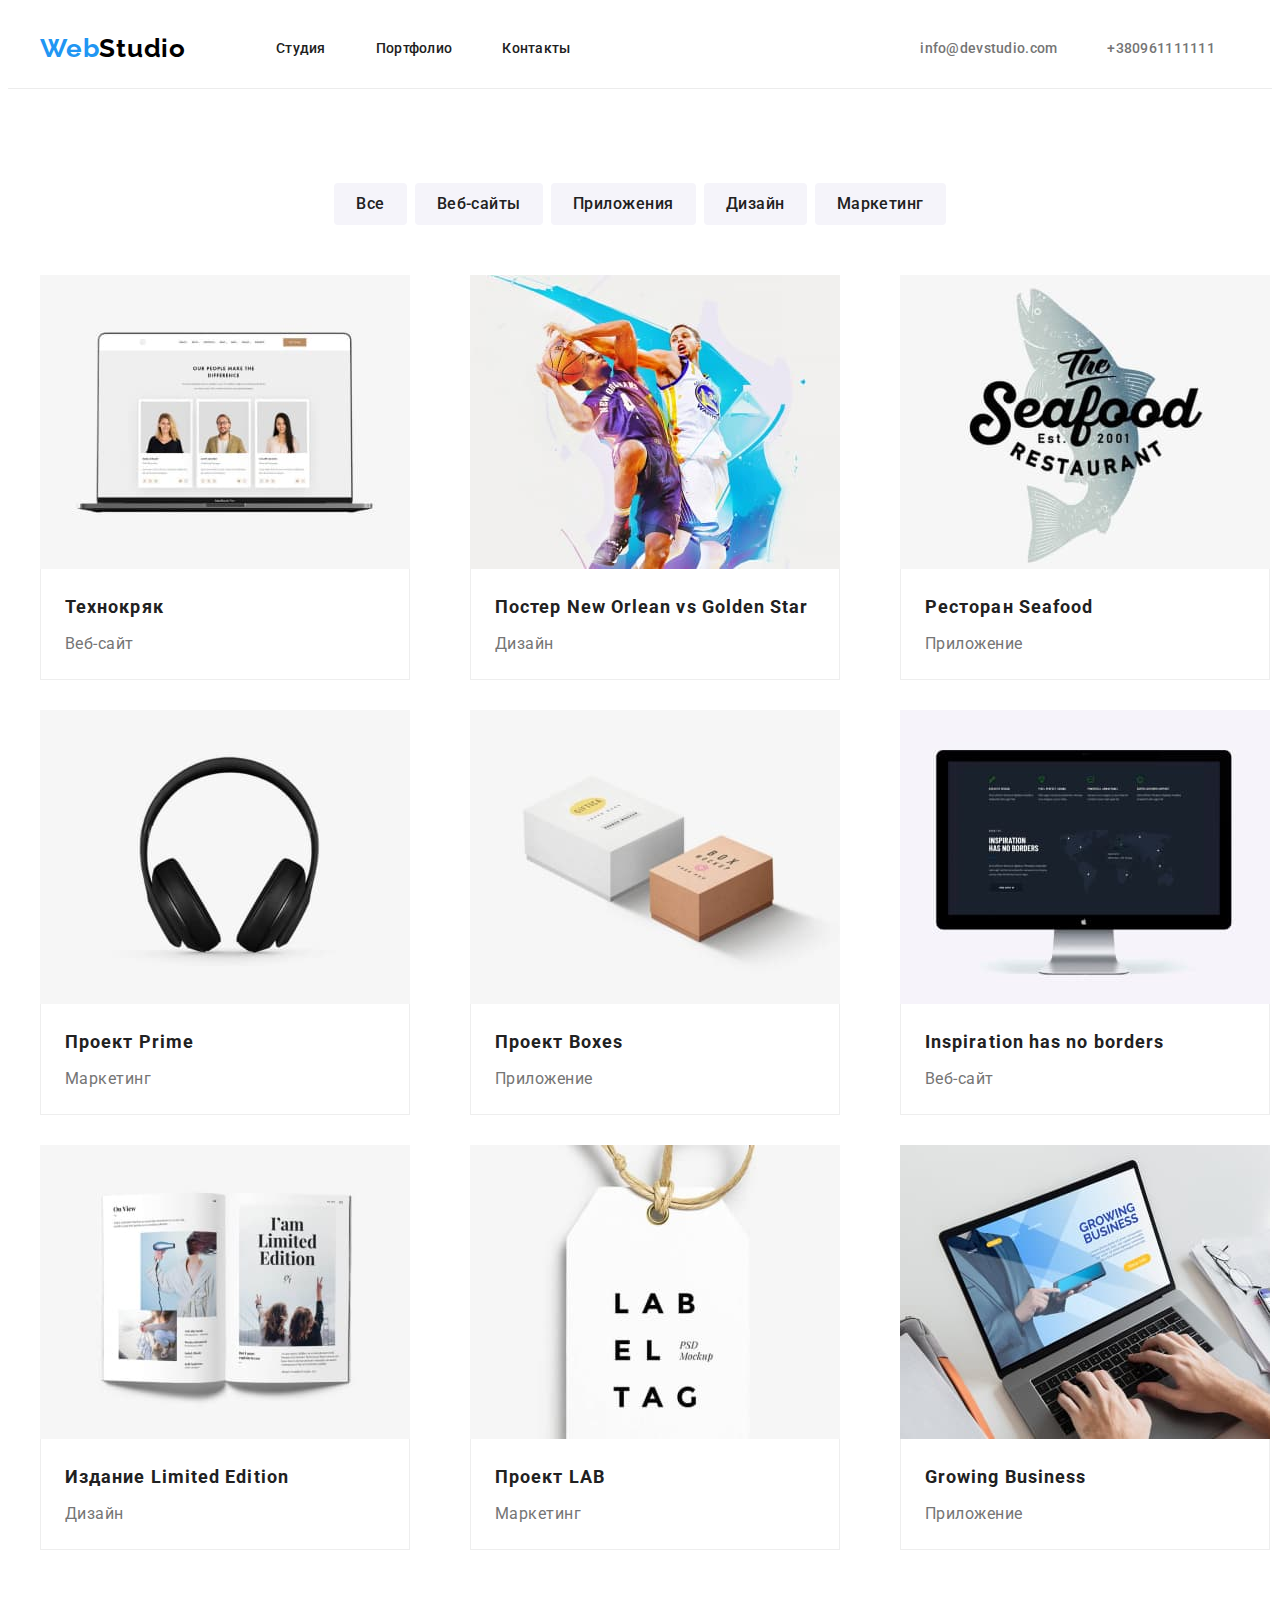
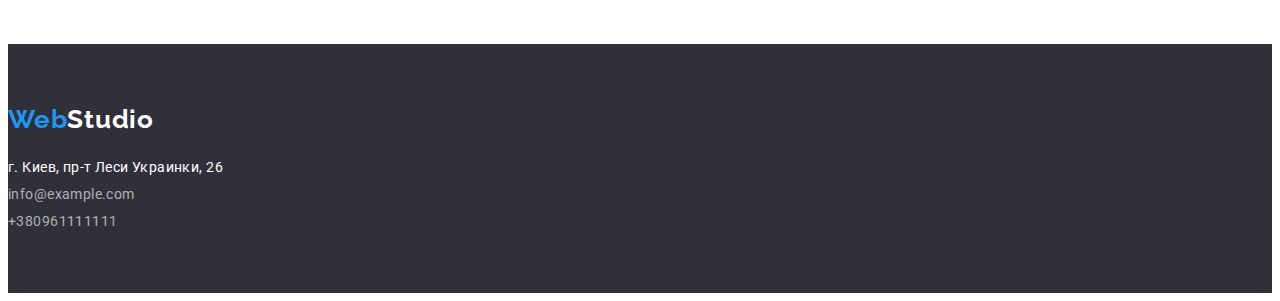
==== commit 38247a64: "Fixes mistakes found by mentor" ====
--- a/portfolio.html
+++ b/portfolio.html
@@ -19,30 +19,32 @@
 
 <body>
   <header class="header">
-    <nav class="header-nav section">
-      <a href="index.html" class="link header-logo"><span>Web</span>Studio</a>
-      <ul class="list header-nav-list">
-        <li><a href="index.html" class="link header-nav-link">Студия</a></li>
-        <li><a href="portfolio.html" class="link header-nav-link">Портфолио</a></li>
-        <li><a href="" class="link header-nav-link">Контакты</a></li>
-      </ul>
+    <div class="container">
+      <nav class="header-nav">
+        <a href="/" class="link header-logo"><span>Web</span>Studio</a>
+        <ul class="list header-nav-list">
+          <li><a href="index.html" class="link header-nav-link">Студия</a></li>
+          <li><a href="portfolio.html" class="link header-nav-link">Портфолио</a></li>
+          <li><a href="" class="link header-nav-link">Контакты</a></li>
+        </ul>
+      </nav>
       <ul class="list header-contacts">
         <li><a href="mailto:info@devstudio.com" class="link header-contacts-mail">info@devstudio.com</a></li>
         <li><a href="tel:+380961111111" class="link header-contacts-tel">+380961111111</a></li>
       </ul>
-    </nav>
+    </div>
   </header>
 
   <main>
-    <section>
-      <div class="section projects-section">
+    <section class="section">
+      <div class="container">
       <h1 class="visually-hidden">Проекты, которыми мы гордимся</h1>
-          <ul class="list filter">
-        <li><button type="button" class="filter-button">Все</button></li>
-        <li><button type="button" class="filter-button">Веб-сайты</button></li>
-        <li><button type="button" class="filter-button">Приложения</button></li>
-        <li><button type="button" class="filter-button">Дизайн</button></li>
-        <li><button type="button" class="filter-button">Маркетинг</button></li>
+        <ul class="list filter">
+         <li><button type="button" class="filter-button">Все</button></li>
+         <li><button type="button" class="filter-button">Веб-сайты</button></li>
+         <li><button type="button" class="filter-button">Приложения</button></li>
+         <li><button type="button" class="filter-button">Дизайн</button></li>
+         <li><button type="button" class="filter-button">Маркетинг</button></li>
       </ul>
       
       <ul class="list projects">
@@ -148,4 +150,4 @@
   </footer>
 
 </body>
-</html>
+</html>--- a/css/styles.css
+++ b/css/styles.css
@@ -36,6 +36,12 @@
   margin: 0;
 }
 
+img {
+  display: block;
+  min-width: 100%;
+  height: auto;
+}
+
 ul,
 ol {
   margin: 0;
@@ -50,7 +56,18 @@
   text-decoration: none;
   color: inherit;
 }
+
+/* -------------------------- universal container ----------------*/
+
+.container {
+  width: 1200px;
+  padding-left: 15px;
+  padding-right: 15px;
+  margin: 0 auto;
+}
+
 /* ----------------------- HEADER ----------------------  */
+
 .header-logo {
   font-family: Raleway;
   font-weight: 700;
@@ -65,15 +82,12 @@
   color: var(--accent-color);
 }
 
-.section {
-  width: 1200px;
-  padding-left: 15px;
-  padding-right: 15px;
-  margin-left: auto;
-  margin-right: auto;
-}
-
-.section.header-nav {
+.header > .container {
+  display: flex;
+  align-items: center;
+}
+
+.header-nav {
   /*outline: 2px solid tomato;*/
   display: flex;
   align-items: center;
@@ -129,10 +143,6 @@
   padding: 25px;
 }
 
-/*.header-contacts-mail {
-  margin-right: 50px;
-}*/
-
 .header-contacts-mail:hover,
 .header-contacts-tel:hover,
 .header-contacts-mail:focus,
@@ -145,18 +155,20 @@
   color: var(--accent-color);
 }
 
-.header-section {
+/* -------------------------------- MAIN --------------------------  */
+
+.hero {
   background-color: var(--dark-grey-bg-color);
 }
 
-.header-section > .section {
+.hero > .container {
   padding-top: 200px;
   padding-bottom: 200px;
   padding-left: 250px;
   padding-right: 250px;
 }
 
-.header-section-head {
+.hero-head {
   font-weight: 900;
   font-size: 44px;
   line-height: calc(60 / 44);
@@ -167,7 +179,7 @@
   margin-bottom: 30px;
 }
 
-.header-section-btn {
+.hero-btn {
   background-color: var(--accent-color);
   box-shadow: 0px 4px 4px rgba(0, 0, 0, 0.15);
   border-radius: 4px;
@@ -186,10 +198,11 @@
   padding-right: 32px;
   padding-top: 10px;
   padding-bottom: 10px;
-}
-
-.header-section-btn:focus,
-.header-section-btn:hover {
+  border: 0px;
+}
+
+.hero-btn:focus,
+.hero-btn:hover {
   background-color: var(--accent-color-hover);
   box-shadow: 0px 4px 4px rgba(0, 0, 0, 0.15);
   border-radius: 4px;
@@ -202,19 +215,20 @@
   color: var(--white-color);
 }
 
-/* -------------------------------- MAIN --------------------------  */
-
-.hero-list.section {
-  display: flex;
+.section {
   padding-top: 94px;
   padding-bottom: 94px;
 }
 
-.hero-list-item:not(:last-child) {
+.features-list {
+  display: flex;
+}
+
+.features-list-item:not(:last-child) {
   margin-right: 30px;
 }
 
-.hero-list-item-head {
+.features-list-item-head {
   font-weight: bold;
   font-size: 14px;
   line-height: calc(16 / 14);
@@ -223,7 +237,7 @@
   margin-bottom: 10px;
 }
 
-.hero-list-item-text {
+.features-list-item-text {
   font-weight: normal;
   line-height: calc(24 / 14);
   letter-spacing: 0.03em;
@@ -241,6 +255,10 @@
   clip: rect(0 0 0 0);
 }
 
+.about.section {
+  padding-top: 0px;
+}
+
 .about-list {
   display: flex;
 }
@@ -262,11 +280,11 @@
   background-color: var(--secondary-bg-color);
 }
 
-.team > .section {
+/*.team > .container {
   padding-top: 94px;
   padding-bottom: 94px;
-  margin-top: 94px;
-}
+  /*margin-top: 94px;
+}*/
 
 .team-list {
   display: flex;
@@ -288,7 +306,6 @@
   box-shadow: 0px 1px 3px rgba(0, 0, 0, 0.12), 0px 1px 1px rgba(0, 0, 0, 0.14),
     0px 2px 1px rgba(0, 0, 0, 0.2);
   border-radius: 0px 0px 4px 4px;
-  padding-bottom: 30px;
   margin-left: 15px;
   margin-right: 15px;
 }
@@ -298,8 +315,7 @@
   line-height: calc(19 / 16);
   text-align: center;
   letter-spacing: 0.03em;
-  margin-top: 30px;
-  margin-bottom: 10px;
+  margin-bottom: 5px;
 }
 
 .team-item-text {
@@ -309,12 +325,18 @@
   text-align: center;
   letter-spacing: 0.03em;
   color: var(--text-color-secondary);
+  margin-top: 5px;
+}
+
+.team-item-footer {
+  padding-bottom: 30px;
+  padding-top: 30px;
 }
 
 .filter {
   display: flex;
   justify-content: center;
-  padding-bottom: 16px;
+  margin-bottom: 50px;
 }
 
 .filter-button {
@@ -345,26 +367,24 @@
   color: var(--white-color);
 }
 
-.projects-section {
-  padding-top: 94px;
-  padding-bottom: 94px;
-}
-
 .projects {
-  margin-top: 16px;
   display: flex;
   flex-wrap: wrap;
   justify-content: space-between;
-  /*margin-left: -15px;
-  margin-right: -15px;*/
+  margin-top: -30px;
+  margin-right: -30px;
 }
 
 .project {
   background: var(--white-color);
-  border: 1px solid #eeeeee;
+
   box-sizing: border-box;
-  margin-top: 15px;
-  margin-bottom: 15px;
+  margin-top: 30px;
+  margin-right: 30px;
+}
+
+.project:nth-child(3n) {
+  margin-right: 0px;
 }
 
 .project-head {
@@ -386,6 +406,9 @@
 
 .project-footer {
   padding: 20px 24px;
+  border-right: 1px solid #eeeeee;
+  border-bottom: 1px solid #eeeeee;
+  border-left: 1px solid #eeeeee;
 }
 
 /* -------------------------  FOOTER  ------------------------- */
@@ -393,9 +416,14 @@
   background-color: var(--dark-grey-bg-color);
 }
 
-.footer > .section {
+.footer {
   padding-top: 60px;
   padding-bottom: 60px;
+}
+
+.footer > .section {
+  padding-top: 0;
+  padding-bottom: 0;
 }
 
 .footer-logo {
@@ -414,9 +442,8 @@
   color: var(--accent-color);
 }
 
-.footer-contacts > li {
-  padding-top: 3px;
-  padding-bottom: 3px;
+.footer-contacts > li:not(:last-child) {
+  margin-bottom: 3px;
 }
 
 .footer-contacts-address,
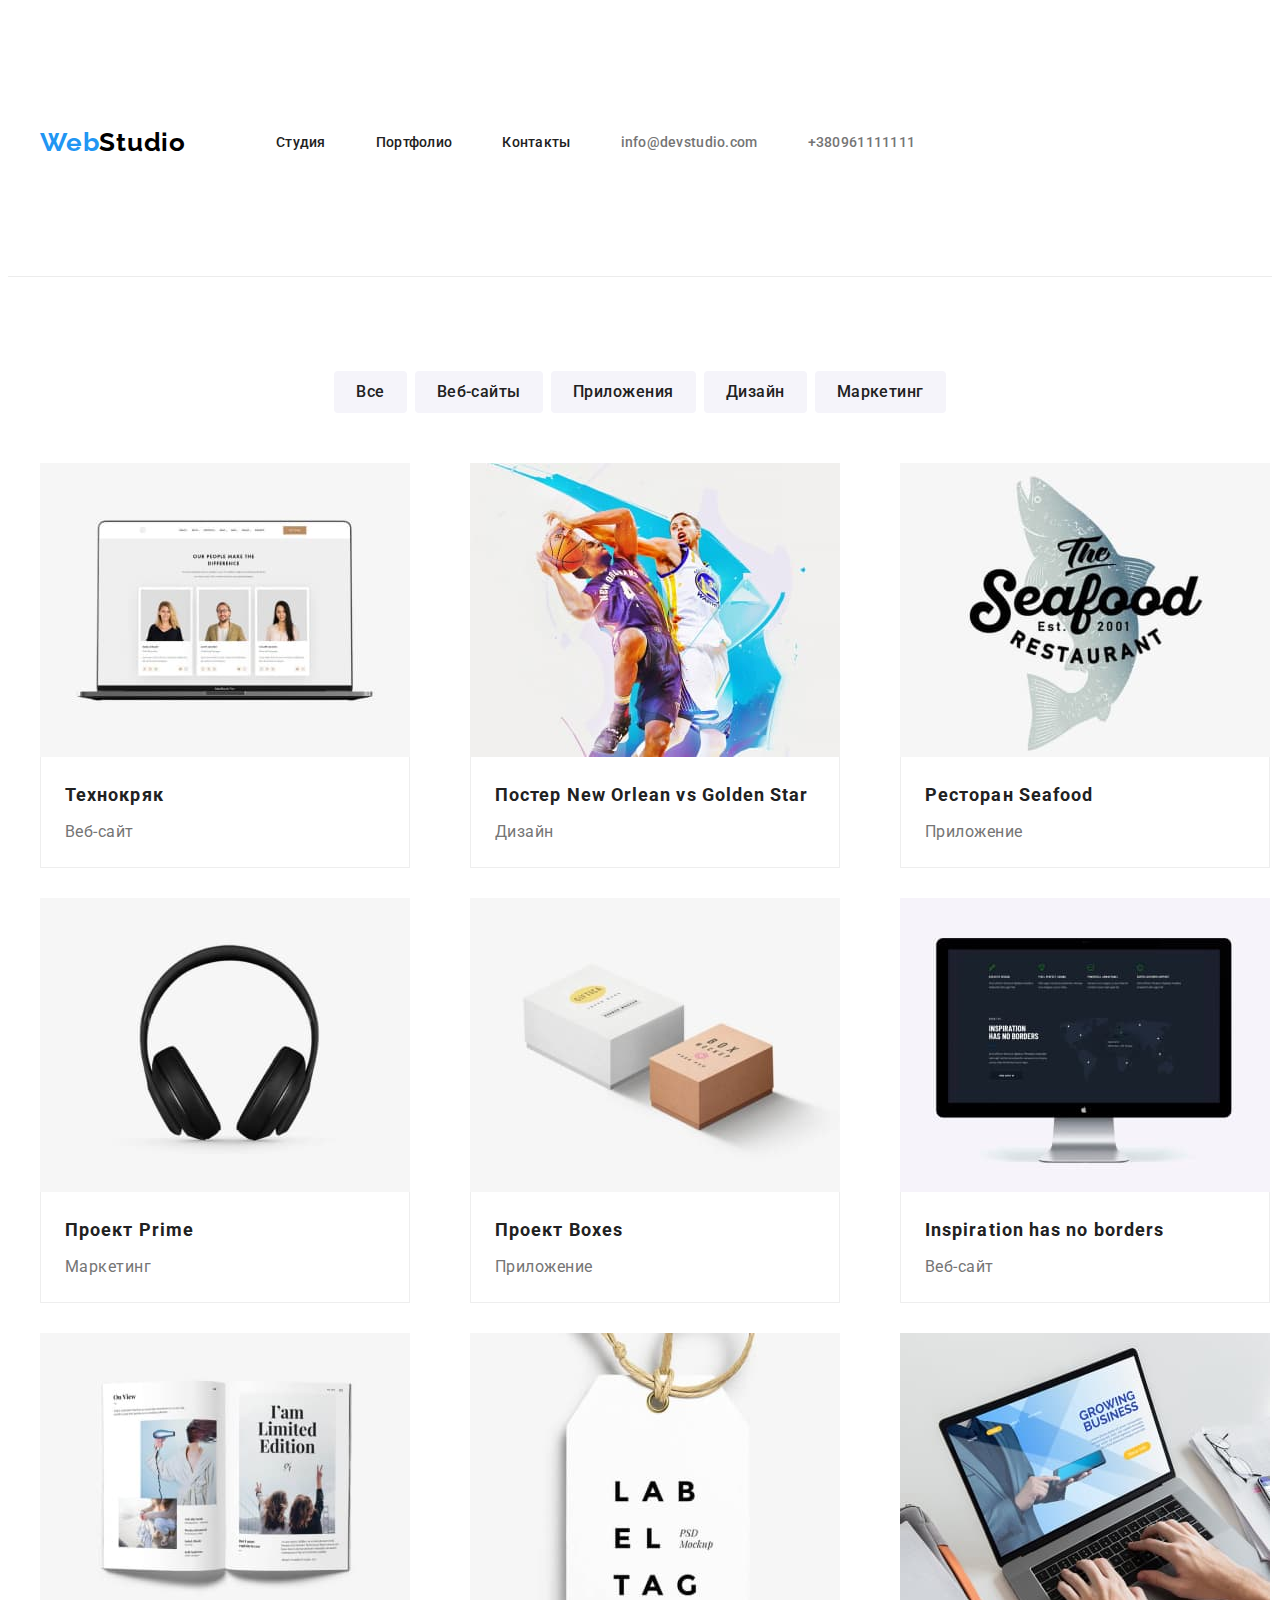
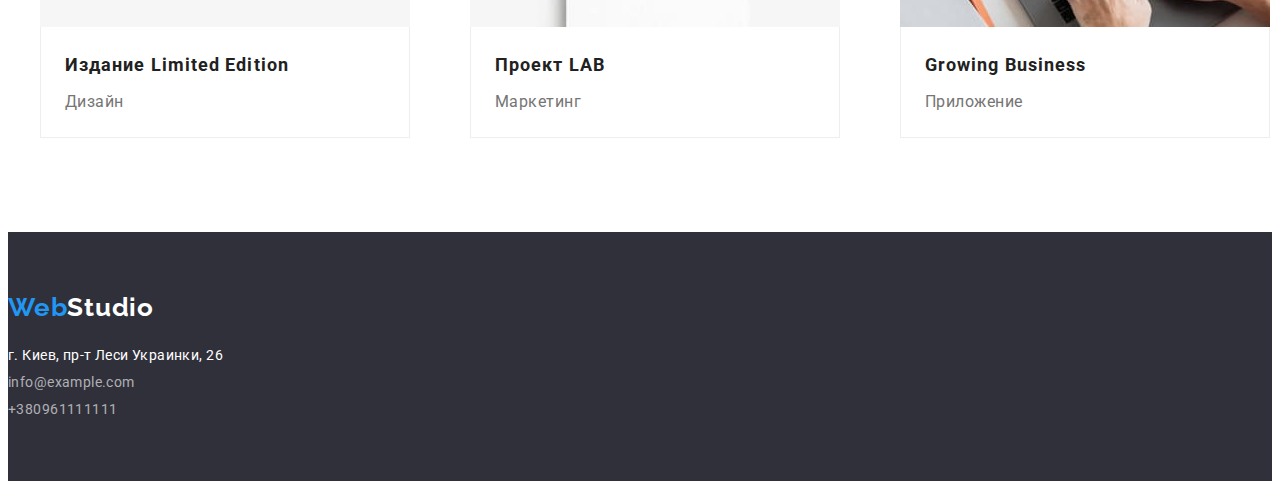
==== commit ef6cb44d: "Merge branch 'main' of https://github.com/DoctorDenis/goit-markup-hw-03 into main" ====
--- a/portfolio.html
+++ b/portfolio.html
@@ -20,18 +20,18 @@
 <body>
   <header class="header">
     <div class="container">
-      <nav class="header-nav">
-        <a href="/" class="link header-logo"><span>Web</span>Studio</a>
-        <ul class="list header-nav-list">
-          <li><a href="index.html" class="link header-nav-link">Студия</a></li>
-          <li><a href="portfolio.html" class="link header-nav-link">Портфолио</a></li>
-          <li><a href="" class="link header-nav-link">Контакты</a></li>
+      <nav class="header-nav section">
+       <a href="index.html" class="link header-logo"><span>Web</span>Studio</a>
+       <ul class="list header-nav-list">
+         <li><a href="index.html" class="link header-nav-link">Студия</a></li>
+         <li><a href="portfolio.html" class="link header-nav-link">Портфолио</a></li>
+         <li><a href="" class="link header-nav-link">Контакты</a></li>
+       </ul>
+
+        <ul class="list header-contacts">
+         <li><a href="mailto:info@devstudio.com" class="link header-contacts-mail">info@devstudio.com</a></li>
+         <li><a href="tel:+380961111111" class="link header-contacts-tel">+380961111111</a></li>
         </ul>
-      </nav>
-      <ul class="list header-contacts">
-        <li><a href="mailto:info@devstudio.com" class="link header-contacts-mail">info@devstudio.com</a></li>
-        <li><a href="tel:+380961111111" class="link header-contacts-tel">+380961111111</a></li>
-      </ul>
     </div>
   </header>
 
@@ -150,4 +150,4 @@
   </footer>
 
 </body>
-</html>+</html>
--- a/css/styles.css
+++ b/css/styles.css
@@ -368,6 +368,7 @@
 }
 
 .projects {
+  margin-top: 16px;
   display: flex;
   flex-wrap: wrap;
   justify-content: space-between;
@@ -377,7 +378,6 @@
 
 .project {
   background: var(--white-color);
-
   box-sizing: border-box;
   margin-top: 30px;
   margin-right: 30px;
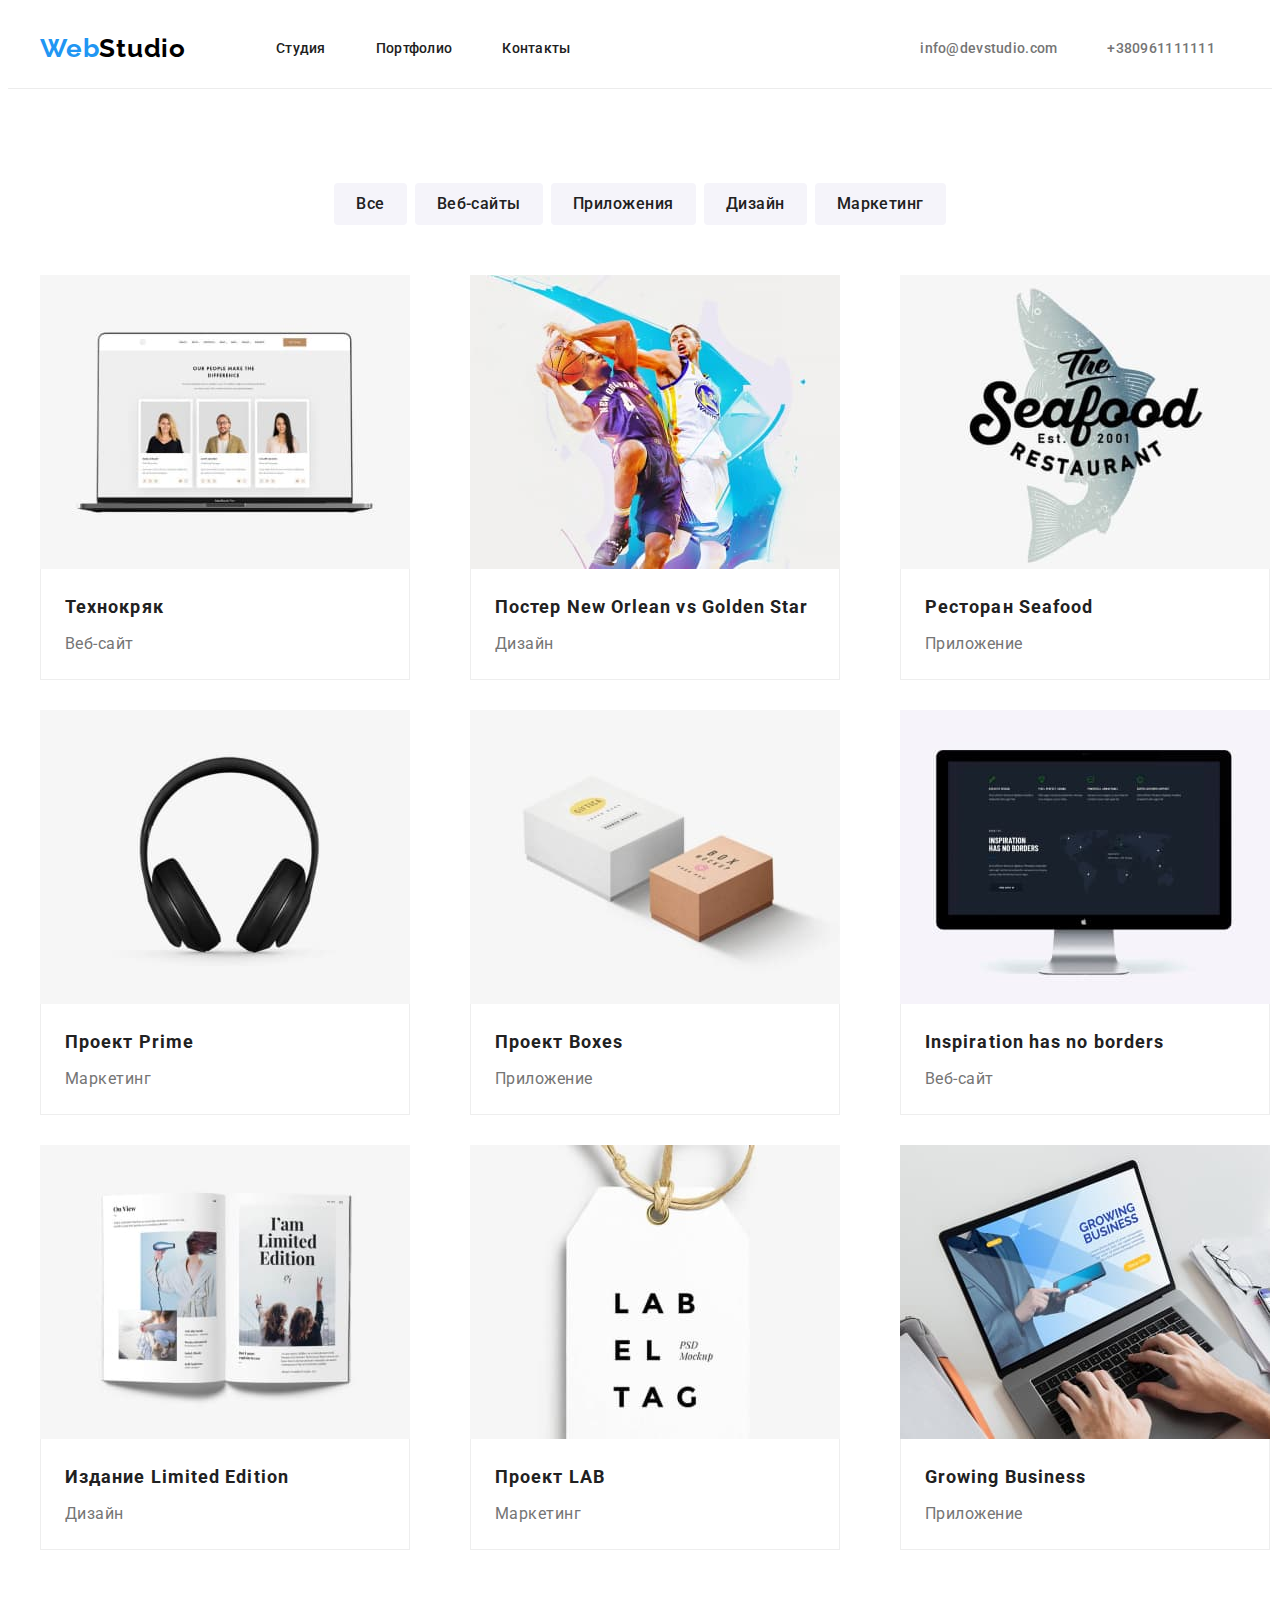
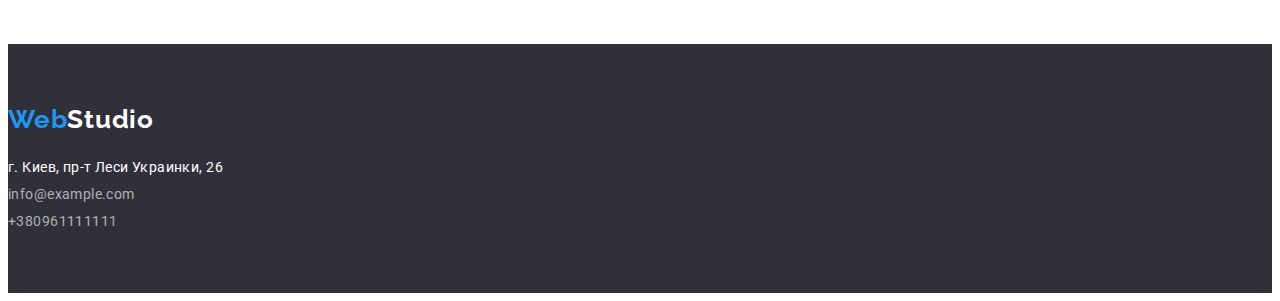
==== commit e5a3d5fc: "Fixes" ====
--- a/portfolio.html
+++ b/portfolio.html
@@ -20,18 +20,20 @@
 <body>
   <header class="header">
     <div class="container">
-      <nav class="header-nav section">
-       <a href="index.html" class="link header-logo"><span>Web</span>Studio</a>
-       <ul class="list header-nav-list">
-         <li><a href="index.html" class="link header-nav-link">Студия</a></li>
-         <li><a href="portfolio.html" class="link header-nav-link">Портфолио</a></li>
-         <li><a href="" class="link header-nav-link">Контакты</a></li>
-       </ul>
-
-        <ul class="list header-contacts">
-         <li><a href="mailto:info@devstudio.com" class="link header-contacts-mail">info@devstudio.com</a></li>
-         <li><a href="tel:+380961111111" class="link header-contacts-tel">+380961111111</a></li>
+  
+      <nav class="header-nav">
+        <a href="index.html" class="link header-logo"><span>Web</span>Studio</a>
+        <ul class="list header-nav-list">
+          <li><a href="index.html" class="link header-nav-link">Студия</a></li>
+          <li><a href="portfolio.html" class="link header-nav-link">Портфолио</a></li>
+          <li><a href="" class="link header-nav-link">Контакты</a></li>
         </ul>
+      </nav>
+  
+      <ul class="list header-contacts">
+        <li><a href="mailto:info@devstudio.com" class="link header-contacts-mail">info@devstudio.com</a></li>
+        <li><a href="tel:+380961111111" class="link header-contacts-tel">+380961111111</a></li>
+      </ul>
     </div>
   </header>
 
--- a/css/styles.css
+++ b/css/styles.css
@@ -88,7 +88,6 @@
 }
 
 .header-nav {
-  /*outline: 2px solid tomato;*/
   display: flex;
   align-items: center;
 }
